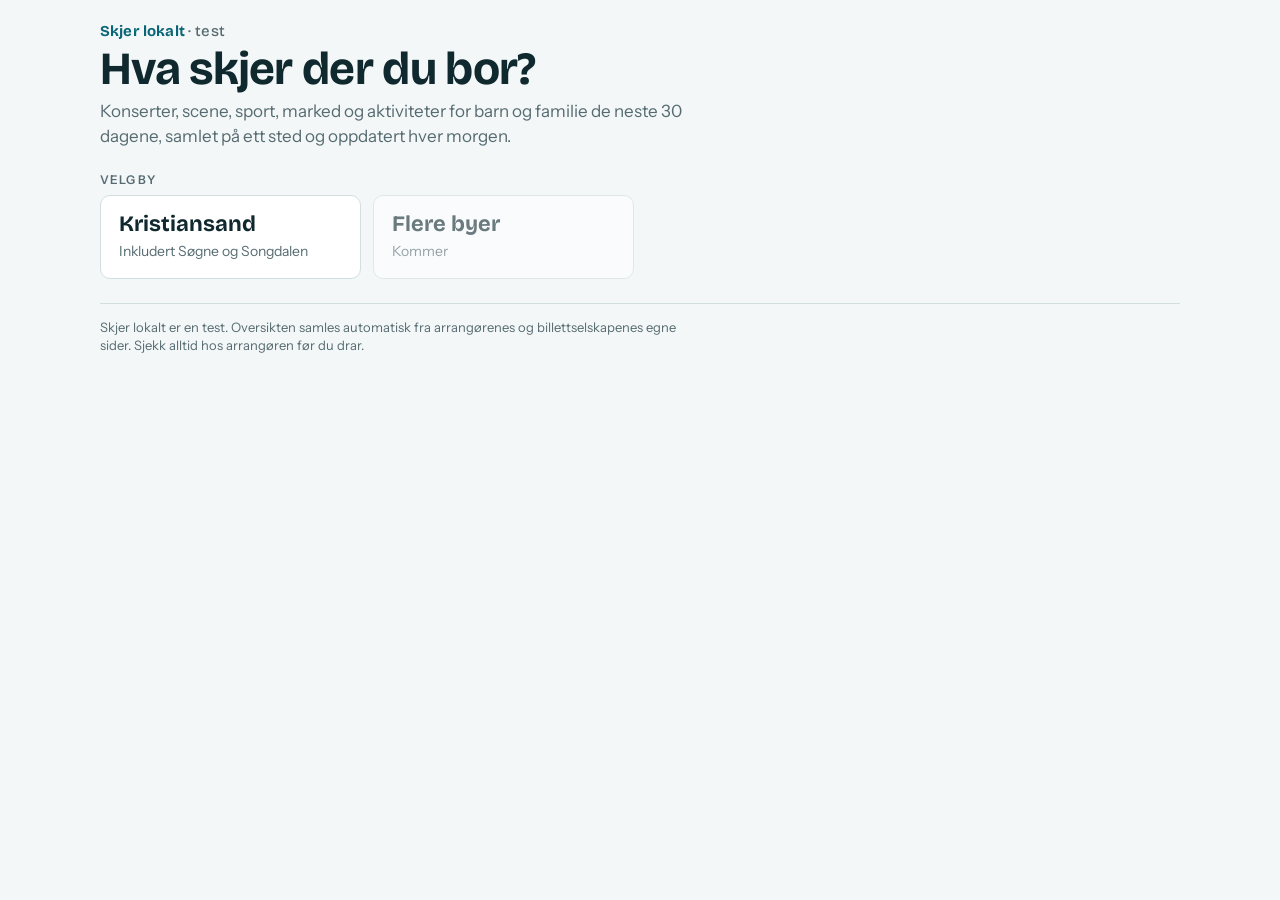
==== index.html @ 14d814be "Første versjon av Skjer lokalt med Kristiansand Co-Authored-By: Claude Opus 5.5 <noreply@anthropic.c" ====
<!doctype html>
<html lang="nb">
<head>
<meta charset="utf-8">
<meta name="viewport" content="width=device-width,initial-scale=1,viewport-fit=cover">
<meta name="robots" content="noindex,nofollow">
<title>Skjer lokalt</title>
<meta name="description" content="Hva som skjer i byen din de neste 30 dagene: konserter, scene, sport, marked og aktiviteter for barn og familie.">
<link rel="stylesheet" href="assets/style.css">
<link rel="icon" href="assets/favicon.svg" type="image/svg+xml">
</head>
<body>
<div class="wrap">
  <header>
    <a class="brand" href="./">Skjer lokalt <span>· test</span></a>
    <h1>Hva skjer der du bor?</h1>
    <p class="lede">Konserter, scene, sport, marked og aktiviteter for barn og familie de neste 30 dagene, samlet på ett sted og oppdatert hver morgen.</p>
  </header>
  <section>
    <h2 class="lbl">Velg by</h2>
    <div class="cities">
      <a class="city" href="kristiansand/"><strong>Kristiansand</strong><span>Inkludert Søgne og Songdalen</span></a>
      <div class="city soon" aria-disabled="true"><strong>Flere byer</strong><span>Kommer</span></div>
    </div>
  </section>
  <footer>
    <p>Skjer lokalt er en test. Oversikten samles automatisk fra arrangørenes og billettselskapenes egne sider. Sjekk alltid hos arrangøren før du drar.</p>
  </footer>
</div>
</body>
</html>
---- assets/style.css ----
/* Skjer lokalt – felles stil for alle byer.
   Layout: en månedskalender med ukenummer står fast til venstre og styrer programlisten til høyre.
   Skrifter ligger på egen server (ingen kall til Google), lisens: SIL OFL 1.1, se fonts/. */
@font-face{font-family:"Bricolage Grotesque";font-style:normal;font-display:swap;font-weight:200 800;
  src:url(fonts/bricolage-grotesque.woff2) format("woff2-variations"),url(fonts/bricolage-grotesque.woff2) format("woff2")}
@font-face{font-family:"Instrument Sans";font-style:normal;font-display:swap;font-weight:400;src:url(fonts/instrument-sans-400.woff2) format("woff2")}
@font-face{font-family:"Instrument Sans";font-style:normal;font-display:swap;font-weight:500;src:url(fonts/instrument-sans-500.woff2) format("woff2")}
@font-face{font-family:"Instrument Sans";font-style:normal;font-display:swap;font-weight:600;src:url(fonts/instrument-sans-600.woff2) format("woff2")}

:root{
  --bg:#f3f7f8;--panel:#ffffff;--ink:#10292f;--muted:#566b71;--line:#d3dee1;
  --sea:#0a6677;--sea-soft:#dcedf0;--on-sea:#ffffff;
  --warn:#955008;--warn-soft:#f8ead6;--sold:#96303f;
  --display:"Bricolage Grotesque","Trebuchet MS",system-ui,sans-serif;
  --body:"Instrument Sans","Segoe UI",system-ui,sans-serif;
  color-scheme:light;
}
@media (prefers-color-scheme:dark){:root{
  --bg:#0d1a1e;--panel:#14252a;--ink:#e5eff1;--muted:#9db2b8;--line:#2a3f45;
  --sea:#62c6d6;--sea-soft:#17363e;--on-sea:#06242b;
  --warn:#efb56b;--warn-soft:#3a2a14;--sold:#f0919e;color-scheme:dark}}
*{box-sizing:border-box}
[hidden]{display:none!important}
img{max-width:100%}
body{margin:0;background:var(--bg);color:var(--ink);font:400 15px/1.45 var(--body);
  padding-left:max(16px,env(safe-area-inset-left,0px));padding-right:max(16px,env(safe-area-inset-right,0px));
  padding-block:calc(24px + env(safe-area-inset-top,0px)) calc(56px + env(safe-area-inset-bottom,0px))}
a{color:var(--sea)}
.wrap{max-width:1080px;margin-inline:auto;display:grid;gap:24px}
.brand{font:700 15px/1 var(--display);letter-spacing:.01em;color:var(--sea);text-decoration:none;justify-self:start}
.brand span{color:var(--muted);font-weight:500}
header{display:grid;gap:6px}
h1{font:700 clamp(30px,5vw,46px)/1.05 var(--display);margin:0;letter-spacing:-.015em;text-wrap:balance}
.stamp{color:var(--muted);margin:0}
.stale{color:var(--warn);font-weight:600}
.cols{display:grid;grid-template-columns:292px minmax(0,1fr);gap:32px;align-items:start}
aside{display:grid;gap:20px;position:sticky;top:calc(env(safe-area-inset-top,0px) + 12px);max-height:calc(100vh - 24px);overflow:auto}
.lbl{display:block;font:600 12px/1.2 var(--body);letter-spacing:.07em;text-transform:uppercase;color:var(--muted);margin:0 0 8px}
.chips{display:flex;flex-wrap:wrap;gap:6px}
button{font:inherit;color:inherit;cursor:pointer}
.chip{background:var(--panel);border:1px solid var(--line);border-radius:999px;padding:5px 12px;font-weight:500;font-size:14px}
.chip[aria-pressed="true"]{background:var(--sea);border-color:var(--sea);color:var(--on-sea)}
:focus-visible{outline:2px solid var(--sea);outline-offset:2px}
#q{width:100%;font:inherit;color:inherit;background:var(--panel);border:1px solid var(--line);border-radius:8px;padding:8px 12px}
#extra{display:grid;gap:20px}
#more{display:none;margin-top:6px;background:none;border-color:var(--sea);color:var(--sea)}
.check{display:flex;gap:8px;align-items:center;padding-block:3px}
.check input{accent-color:var(--sea);width:16px;height:16px;margin:0}
/* Kalender */
.cal{display:grid;grid-template-columns:30px repeat(7,minmax(0,1fr));gap:2px;font-variant-numeric:tabular-nums}
.cal .hd{font-size:11px;color:var(--muted);text-align:center;font-weight:600;padding-bottom:2px}
.cal .wk{font-size:11px;color:var(--muted);align-self:center}
.day{position:relative;aspect-ratio:1;max-width:100%;border:0;border-radius:6px;background:transparent;padding:0;font-size:13px;display:grid;place-items:center}
.day[data-n="0"]{color:var(--muted)}
.day:disabled{cursor:default;opacity:.45}
.day:not(:disabled):hover{background:var(--sea-soft)}
.day .bar{position:absolute;left:18%;right:18%;bottom:3px;height:3px;border-radius:2px;background:var(--line);overflow:hidden}
.day .bar i{display:block;height:100%;background:var(--sea)}
.day.today{box-shadow:inset 0 0 0 1.5px var(--sea);font-weight:700}
.day[aria-pressed="true"]{background:var(--sea);color:var(--on-sea)}
.day[aria-pressed="true"] .bar{background:transparent}
.day[aria-pressed="true"] .bar i{background:var(--on-sea)}
.calnote{font-size:12px;color:var(--muted);margin:6px 0 0}
/* Program */
main{min-width:0;display:grid;gap:24px}
.summary{display:flex;flex-wrap:wrap;gap:8px 16px;justify-content:space-between;align-items:baseline;margin:0}
.summary strong{font:700 20px/1.2 var(--display)}
#reset{background:none;border:0;padding:0;color:var(--sea);font-weight:600;text-decoration:underline}
.dayhead{display:flex;gap:10px;align-items:baseline;border-bottom:2px solid var(--ink);padding-bottom:4px;margin:0 0 2px;font:700 19px/1.2 var(--display)}
.dayhead small{font:500 13px var(--body);color:var(--muted)}
.row{display:grid;grid-template-columns:96px minmax(0,1fr);gap:4px 14px;padding-block:12px;border-bottom:1px solid var(--line)}
.times{display:flex;flex-direction:column;align-items:flex-start;gap:2px;font-variant-numeric:tabular-nums;font-weight:600}
.times .na{font-weight:400;color:var(--muted);font-size:13px}
.t.utsolgt b{text-decoration:line-through;color:var(--muted);font-weight:500}
.t small{display:block;font-size:11px;font-weight:500;line-height:1.2}
.t.utsolgt small{color:var(--sold)} .t.få small{color:var(--warn)} .t.ved_døra small,.t.gratis small{color:var(--muted)}
.info{min-width:0;display:grid;gap:2px}
.info h3{margin:0;font:600 16.5px/1.3 var(--body)}
.info h3 a{color:inherit;text-decoration:none}
.info h3 a:hover{text-decoration:underline;color:var(--sea)}
.meta{color:var(--muted);font-size:14px;margin:0}
.tags{display:flex;flex-wrap:wrap;gap:4px 8px;font-size:12px;color:var(--muted);align-items:center;margin-top:2px}
.pill{font-weight:600;padding:1px 7px;border-radius:4px}
.pill.check-it{background:var(--warn-soft);color:var(--warn)}
.pill.free{background:var(--sea-soft);color:var(--sea)}
.pill.off{background:var(--sold);color:var(--bg)}
.srclink{color:var(--warn);font-weight:600;text-decoration:underline;text-underline-offset:2px}
.notice{background:var(--panel);border:1px solid var(--line);border-radius:10px;padding:20px;margin:0}
details{border-top:1px solid var(--line);padding-top:14px}
summary{cursor:pointer;font-weight:600}
.src{overflow-x:auto;margin-top:12px}
table{border-collapse:collapse;width:100%;font-size:14px;min-width:520px}
th,td{text-align:left;padding:7px 10px 7px 0;border-bottom:1px solid var(--line);vertical-align:top}
th{font-size:12px;color:var(--muted);font-weight:600}
td.n{font-variant-numeric:tabular-nums}
.st-ok{color:var(--sea);font-weight:600}.st-delvis{color:var(--warn);font-weight:600}.st-feilet{color:var(--sold);font-weight:600}
footer{color:var(--muted);font-size:13px;border-top:1px solid var(--line);padding-top:14px}
footer p{margin:0 0 4px;max-width:65ch}
/* Forside */
.cities{display:grid;grid-template-columns:repeat(auto-fill,minmax(220px,1fr));gap:12px}
.city{display:grid;gap:4px;background:var(--panel);border:1px solid var(--line);border-radius:10px;padding:16px 18px;text-decoration:none;color:inherit}
.city:hover{border-color:var(--sea)}
.city strong{font:700 22px/1.15 var(--display)}
.city span{color:var(--muted);font-size:14px}
.city.soon{opacity:.6;pointer-events:none}
.lede{font-size:17px;max-width:55ch;margin:0;color:var(--muted)}
@media (max-width:800px){
  .cols{grid-template-columns:minmax(0,1fr);gap:20px}
  aside{position:static;max-height:none;overflow:visible}
  .cal{max-width:340px}
  #more{display:inline-block}
  #extra{display:none}
  #extra.open{display:grid}
  .row{grid-template-columns:76px minmax(0,1fr)}
}
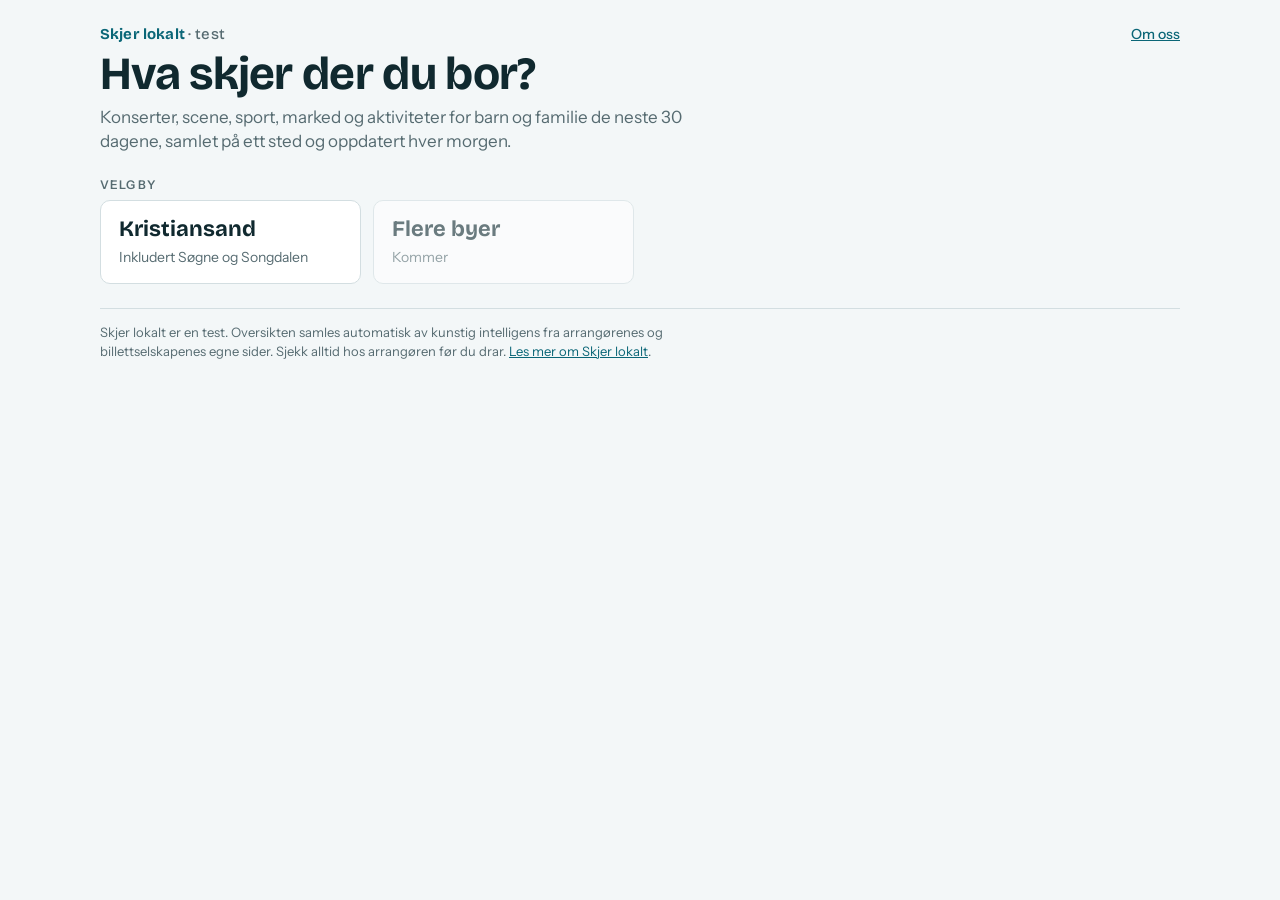
==== commit 5e9229d0: "Legg til Om oss-side og merk at innholdet lages av AI Co-Authored-By: Claude Opus 5.5 <noreply@anthr" ====
--- a/index.html
+++ b/index.html
@@ -12,7 +12,7 @@
 <body>
 <div class="wrap">
   <header>
-    <a class="brand" href="./">Skjer lokalt <span>· test</span></a>
+    <nav class="topnav"><a class="brand" href="./">Skjer lokalt <span>· test</span></a><a class="about" href="om/">Om oss</a></nav>
     <h1>Hva skjer der du bor?</h1>
     <p class="lede">Konserter, scene, sport, marked og aktiviteter for barn og familie de neste 30 dagene, samlet på ett sted og oppdatert hver morgen.</p>
   </header>
@@ -24,7 +24,7 @@
     </div>
   </section>
   <footer>
-    <p>Skjer lokalt er en test. Oversikten samles automatisk fra arrangørenes og billettselskapenes egne sider. Sjekk alltid hos arrangøren før du drar.</p>
+    <p>Skjer lokalt er en test. Oversikten samles automatisk av kunstig intelligens fra arrangørenes og billettselskapenes egne sider. Sjekk alltid hos arrangøren før du drar. <a href="om/">Les mer om Skjer lokalt</a>.</p>
   </footer>
 </div>
 </body>
--- a/assets/style.css
+++ b/assets/style.css
@@ -96,6 +96,13 @@
 .st-ok{color:var(--sea);font-weight:600}.st-delvis{color:var(--warn);font-weight:600}.st-feilet{color:var(--sold);font-weight:600}
 footer{color:var(--muted);font-size:13px;border-top:1px solid var(--line);padding-top:14px}
 footer p{margin:0 0 4px;max-width:65ch}
+/* Om-siden */
+.prose{display:grid;gap:28px;max-width:65ch}
+.prose h2{font:700 22px/1.2 var(--display);margin:0 0 8px}
+.prose p{margin:0 0 10px}
+.prose ul{margin:0 0 10px;padding-left:20px;display:grid;gap:8px}
+.topnav{display:flex;justify-content:space-between;align-items:baseline;gap:12px;flex-wrap:wrap}
+.topnav a.about{font-size:14px;font-weight:500}
 /* Forside */
 .cities{display:grid;grid-template-columns:repeat(auto-fill,minmax(220px,1fr));gap:12px}
 .city{display:grid;gap:4px;background:var(--panel);border:1px solid var(--line);border-radius:10px;padding:16px 18px;text-decoration:none;color:inherit}
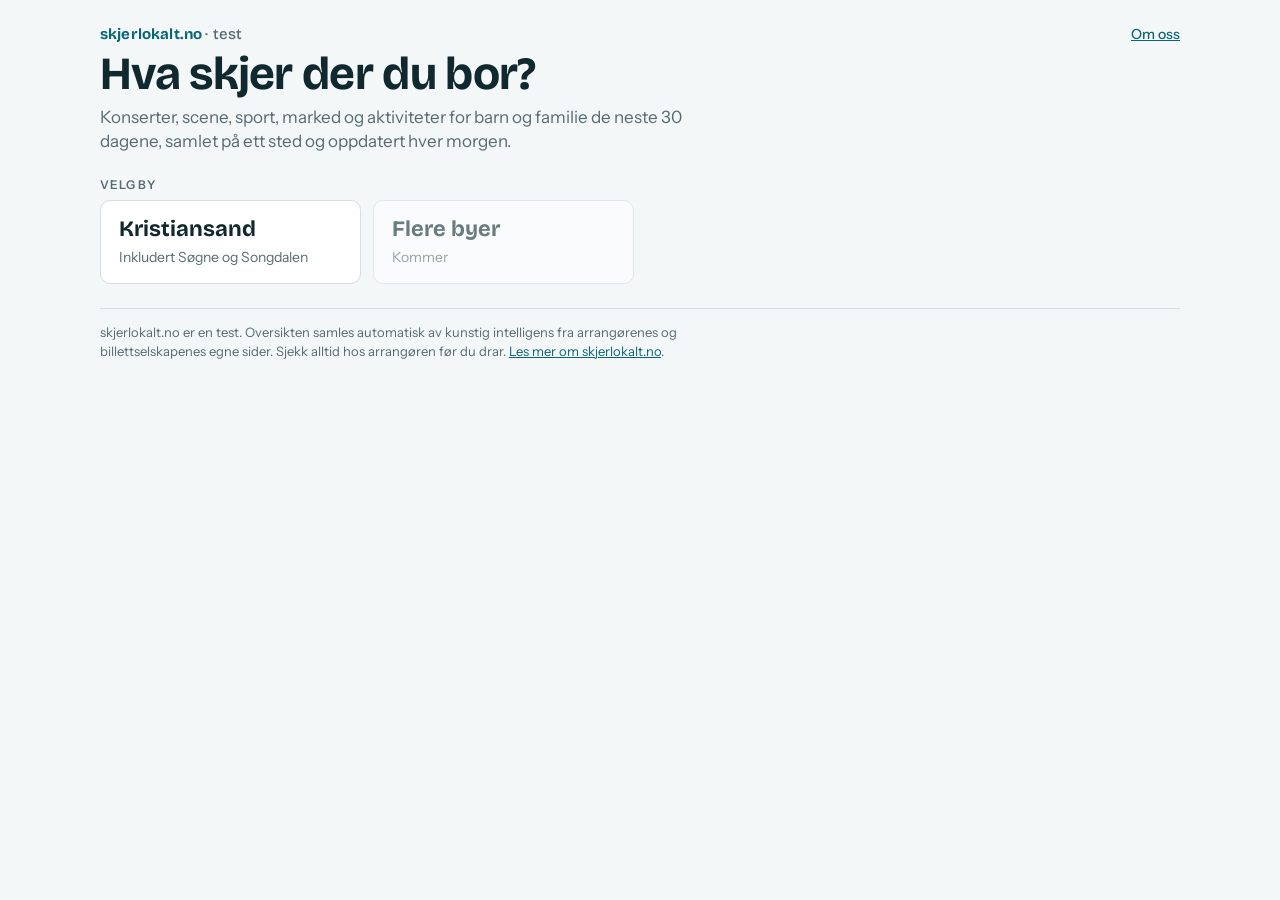
==== commit 6e63a7a6: "Bruk navnet skjerlokalt.no overalt på siden Co-Authored-By: Claude Opus 5.5 <noreply@anthropic.com> " ====
--- a/index.html
+++ b/index.html
@@ -4,7 +4,7 @@
 <meta charset="utf-8">
 <meta name="viewport" content="width=device-width,initial-scale=1,viewport-fit=cover">
 <meta name="robots" content="noindex,nofollow">
-<title>Skjer lokalt</title>
+<title>skjerlokalt.no</title>
 <meta name="description" content="Hva som skjer i byen din de neste 30 dagene: konserter, scene, sport, marked og aktiviteter for barn og familie.">
 <link rel="stylesheet" href="assets/style.css">
 <link rel="icon" href="assets/favicon.svg" type="image/svg+xml">
@@ -12,7 +12,7 @@
 <body>
 <div class="wrap">
   <header>
-    <nav class="topnav"><a class="brand" href="./">Skjer lokalt <span>· test</span></a><a class="about" href="om/">Om oss</a></nav>
+    <nav class="topnav"><a class="brand" href="./">skjerlokalt.no <span>· test</span></a><a class="about" href="om/">Om oss</a></nav>
     <h1>Hva skjer der du bor?</h1>
     <p class="lede">Konserter, scene, sport, marked og aktiviteter for barn og familie de neste 30 dagene, samlet på ett sted og oppdatert hver morgen.</p>
   </header>
@@ -24,7 +24,7 @@
     </div>
   </section>
   <footer>
-    <p>Skjer lokalt er en test. Oversikten samles automatisk av kunstig intelligens fra arrangørenes og billettselskapenes egne sider. Sjekk alltid hos arrangøren før du drar. <a href="om/">Les mer om Skjer lokalt</a>.</p>
+    <p>skjerlokalt.no er en test. Oversikten samles automatisk av kunstig intelligens fra arrangørenes og billettselskapenes egne sider. Sjekk alltid hos arrangøren før du drar. <a href="om/">Les mer om skjerlokalt.no</a>.</p>
   </footer>
 </div>
 </body>
--- a/assets/style.css
+++ b/assets/style.css
@@ -1,4 +1,4 @@
-/* Skjer lokalt – felles stil for alle byer.
+/* skjerlokalt.no – felles stil for alle byer.
    Layout: en månedskalender med ukenummer står fast til venstre og styrer programlisten til høyre.
    Skrifter ligger på egen server (ingen kall til Google), lisens: SIL OFL 1.1, se fonts/. */
 @font-face{font-family:"Bricolage Grotesque";font-style:normal;font-display:swap;font-weight:200 800;
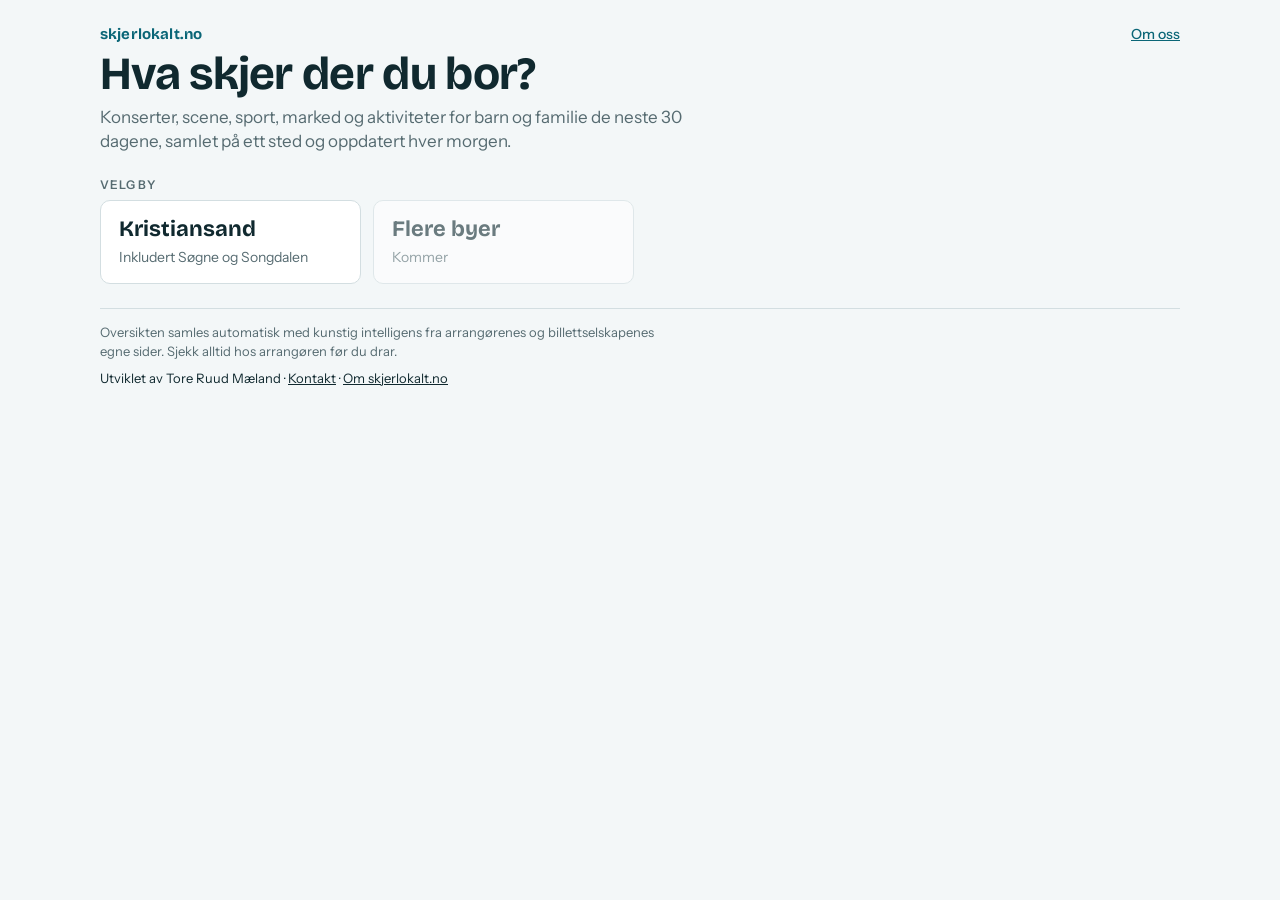
==== commit d68d2e5c: "Fjern test-merking, legg til utvikler og kontaktlenke Co-Authored-By: Claude Opus 5.5 <noreply@anthr" ====
--- a/index.html
+++ b/index.html
@@ -12,7 +12,7 @@
 <body>
 <div class="wrap">
   <header>
-    <nav class="topnav"><a class="brand" href="./">skjerlokalt.no <span>· test</span></a><a class="about" href="om/">Om oss</a></nav>
+    <nav class="topnav"><a class="brand" href="./">skjerlokalt.no</a><a class="about" href="om/">Om oss</a></nav>
     <h1>Hva skjer der du bor?</h1>
     <p class="lede">Konserter, scene, sport, marked og aktiviteter for barn og familie de neste 30 dagene, samlet på ett sted og oppdatert hver morgen.</p>
   </header>
@@ -24,7 +24,8 @@
     </div>
   </section>
   <footer>
-    <p>skjerlokalt.no er en test. Oversikten samles automatisk av kunstig intelligens fra arrangørenes og billettselskapenes egne sider. Sjekk alltid hos arrangøren før du drar. <a href="om/">Les mer om skjerlokalt.no</a>.</p>
+    <p>Oversikten samles automatisk med kunstig intelligens fra arrangørenes og billettselskapenes egne sider. Sjekk alltid hos arrangøren før du drar.</p>
+    <p class="credit">Utviklet av Tore Ruud Mæland · <a href="mailto:startfase@gmail.com?subject=skjerlokalt.no">Kontakt</a> · <a href="om/">Om skjerlokalt.no</a></p>
   </footer>
 </div>
 </body>
--- a/assets/style.css
+++ b/assets/style.css
@@ -96,6 +96,55 @@
 .st-ok{color:var(--sea);font-weight:600}.st-delvis{color:var(--warn);font-weight:600}.st-feilet{color:var(--sold);font-weight:600}
 footer{color:var(--muted);font-size:13px;border-top:1px solid var(--line);padding-top:14px}
 footer p{margin:0 0 4px;max-width:65ch}
+footer .credit{margin-top:8px;color:var(--ink,inherit)}
+footer .credit a{color:inherit}
+/* Liste / Kart */
+.viewbar{display:flex;flex-wrap:wrap;gap:10px 16px;justify-content:space-between;align-items:center}
+.viewbar .summary{flex:1 1 auto}
+.tabs{display:inline-flex;background:var(--panel);border:1px solid var(--line);border-radius:999px;padding:3px}
+.tabs button{border:0;background:none;padding:5px 16px;border-radius:999px;font-weight:600;font-size:14px;color:var(--muted)}
+.tabs button[aria-selected="true"]{background:var(--sea);color:var(--on-sea)}
+#map{height:min(70vh,620px);min-height:360px;border-radius:10px;border:1px solid var(--line);background:var(--panel)}
+@media (prefers-color-scheme:dark){#map .leaflet-tile-pane{filter:brightness(.72) contrast(1.05) saturate(.85)}}
+.pin{display:grid;place-items:center}
+.mapbtn{background:var(--panel);color:var(--ink);border:1px solid var(--line);border-radius:6px;padding:6px 10px;font-weight:600;font-size:13px;box-shadow:0 1px 4px rgba(0,0,0,.2)}
+.pin span{display:grid;place-items:center;width:28px;height:28px;border-radius:50%;background:var(--sea);color:var(--on-sea);
+  font:700 13px/1 var(--body);border:2px solid var(--panel);box-shadow:0 1px 4px rgba(0,0,0,.35)}
+.leaflet-popup-content-wrapper,.leaflet-popup-tip{background:var(--panel);color:var(--ink)}
+.leaflet-container{font:inherit}
+.leaflet-container a{color:var(--sea)}
+.pin.cluster span{width:38px;height:38px;font-size:14px;background:var(--ink);color:var(--bg);box-shadow:0 0 0 5px color-mix(in srgb,var(--sea) 35%,transparent),0 1px 4px rgba(0,0,0,.35)}
+.leaflet-popup-content{margin:14px 16px}
+.pop{display:grid;gap:8px}
+.pop .pname{font:700 17px/1.2 var(--display)}
+.pop p{margin:0}
+.pcount{font-size:12px;color:var(--muted)}
+.pnext{background:var(--sea-soft);border-radius:8px;padding:8px 10px;font-size:13.5px;font-weight:600}
+.pnext a{color:var(--ink)}
+.plbl{display:block;font-size:11px;font-weight:600;letter-spacing:.06em;text-transform:uppercase;color:var(--sea)}
+.pop ul{list-style:none;margin:0;padding:0;display:grid;gap:6px;font-size:13px}
+.pop .pd{display:block;color:var(--muted);font-size:12px;font-weight:500;font-variant-numeric:tabular-nums}
+.pmore{font-size:12px;color:var(--muted)}
+.pbtns{display:flex;gap:8px;flex-wrap:wrap;margin-top:2px}
+.pbtn{font:600 13px/1 var(--body);border-radius:999px;padding:8px 12px;border:1px solid var(--sea);background:var(--sea);color:var(--on-sea)!important;text-decoration:none;cursor:pointer}
+.pbtn.ghost{background:none;color:var(--sea)!important}
+.placechip{background:var(--sea-soft);border-color:var(--sea);color:var(--sea);font-weight:600}
+/* Møteplasser for ungdom */
+.places{display:grid;gap:16px;max-width:760px}
+.place{background:var(--panel);border:1px solid var(--line);border-radius:12px;padding:18px 20px;display:grid;gap:10px}
+.place p{margin:0;max-width:65ch}
+.place-head{display:flex;flex-wrap:wrap;gap:6px 12px;align-items:baseline;justify-content:space-between}
+.place h2{font:700 21px/1.2 var(--display);margin:0}
+.tag{font-size:12px;font-weight:600;color:var(--sea);background:var(--sea-soft);border-radius:999px;padding:2px 10px;white-space:nowrap}
+.ages{display:flex;flex-wrap:wrap;gap:8px;margin:0}
+.ages div{border:1px solid var(--line);border-radius:8px;padding:6px 10px}
+.ages dt{font-weight:600;font-size:14px}.ages dd{margin:0;color:var(--muted);font-size:13px}
+.sub{font-weight:600}
+.areas{list-style:none;margin:0;padding:0;display:flex;flex-wrap:wrap;gap:6px}
+.areas li{font-size:13.5px;border-radius:999px;background:var(--bg);border:1px solid var(--line);padding:3px 10px}
+.place .note{font-size:13px;color:var(--muted)}
+.go{font-weight:600}
+.topnav .links{display:flex;gap:14px;flex-wrap:wrap}
 /* Om-siden */
 .prose{display:grid;gap:28px;max-width:65ch}
 .prose h2{font:700 22px/1.2 var(--display);margin:0 0 8px}
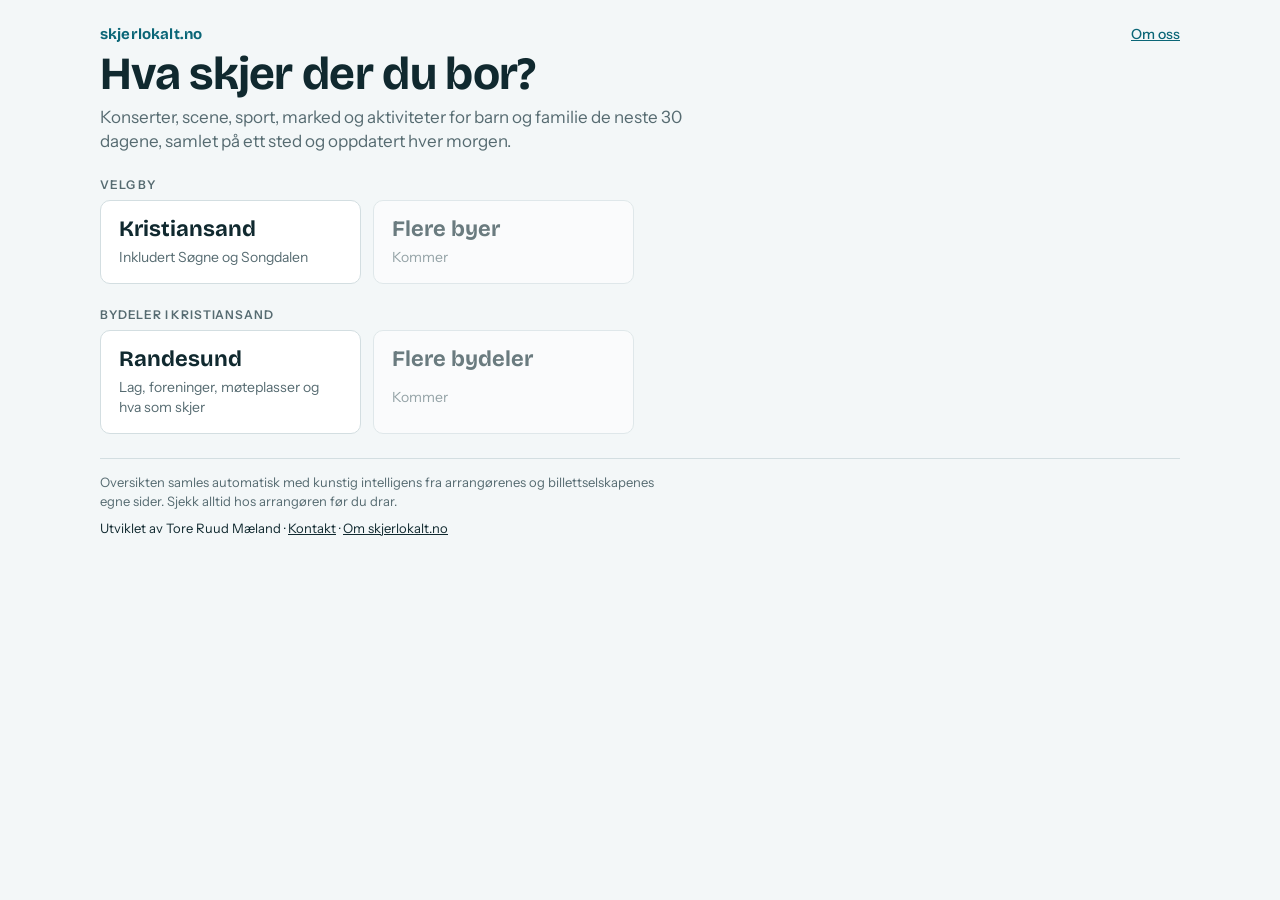
==== commit 5c829484: "Bydelsside for Randesund: katalog, arrangementer i bydelen og innmelding Co-Authored-By: Claude Opus" ====
--- a/index.html
+++ b/index.html
@@ -23,6 +23,13 @@
       <div class="city soon" aria-disabled="true"><strong>Flere byer</strong><span>Kommer</span></div>
     </div>
   </section>
+  <section>
+    <h2 class="lbl">Bydeler i Kristiansand</h2>
+    <div class="cities">
+      <a class="city" href="kristiansand/randesund/"><strong>Randesund</strong><span>Lag, foreninger, møteplasser og hva som skjer</span></a>
+      <div class="city soon" aria-disabled="true"><strong>Flere bydeler</strong><span>Kommer</span></div>
+    </div>
+  </section>
   <footer>
     <p>Oversikten samles automatisk med kunstig intelligens fra arrangørenes og billettselskapenes egne sider. Sjekk alltid hos arrangøren før du drar.</p>
     <p class="credit">Utviklet av Tore Ruud Mæland · <a href="mailto:startfase@gmail.com?subject=skjerlokalt.no">Kontakt</a> · <a href="om/">Om skjerlokalt.no</a></p>
--- a/assets/style.css
+++ b/assets/style.css
@@ -144,6 +144,10 @@
 .areas li{font-size:13.5px;border-radius:999px;background:var(--bg);border:1px solid var(--line);padding:3px 10px}
 .place .note{font-size:13px;color:var(--muted)}
 .go{font-weight:600}
+.group{font:700 15px/1.2 var(--body,inherit);text-transform:uppercase;letter-spacing:.06em;color:var(--muted);margin:22px 0 -4px}
+.group:first-child{margin-top:0}
+.times{margin:0;padding:0;list-style:none;display:grid;gap:4px;font-size:14px}
+.times li{display:flex;gap:10px}.times b{min-width:9.5em;font-weight:600}
 .topnav .links{display:flex;gap:14px;flex-wrap:wrap}
 /* Om-siden */
 .prose{display:grid;gap:28px;max-width:65ch}
@@ -169,3 +173,48 @@
   #extra.open{display:grid}
   .row{grid-template-columns:76px minmax(0,1fr)}
 }
+/* Legg i kalender */
+.addcal{position:relative;display:inline-block}
+.addcal summary{list-style:none;cursor:pointer;color:var(--sea);font-weight:600;text-decoration:underline;text-underline-offset:2px}
+.addcal summary::-webkit-details-marker{display:none}
+.addcal summary::before{content:"+ "}
+.calmenu{position:absolute;z-index:20;left:0;top:calc(100% + 6px);min-width:230px;display:grid;gap:2px;padding:6px;background:var(--panel);border:1px solid var(--line);border-radius:10px;box-shadow:0 6px 22px rgba(0,0,0,.16)}
+.calmenu a,.calmenu button{display:block;text-align:left;font:500 14px/1.3 var(--body);color:var(--ink);text-decoration:none;background:none;border:0;border-radius:6px;padding:9px 10px;cursor:pointer}
+.calmenu a:hover,.calmenu button:hover{background:var(--sea-soft)}
+.calmenu small{padding:4px 10px 2px;color:var(--muted);font-size:12px}
+/* Bydelsside: katalog, arrangementer i bydelen og innmelding */
+.crumb{margin:0;font-size:13px;color:var(--muted)}.crumb a{color:var(--muted)}
+.btn{display:inline-block;font:600 14px/1 var(--body);border-radius:8px;padding:11px 16px;border:1px solid var(--sea);background:var(--sea);color:var(--on-sea);text-decoration:none;cursor:pointer}
+.sect{font:700 22px/1.2 var(--display);margin:0 0 12px}
+.evlist{list-style:none;margin:0 0 8px;padding:0;display:grid;gap:0;max-width:760px}
+.evlist li{display:grid;grid-template-columns:150px minmax(0,1fr);gap:2px 14px;padding:10px 0;border-bottom:1px solid var(--line)}
+.evday{font-weight:600;font-variant-numeric:tabular-nums;grid-row:span 2}
+.evname a{color:inherit;font-weight:600;text-decoration:none}.evname a:hover{color:var(--sea);text-decoration:underline}
+.evplace{color:var(--muted);font-size:13.5px}
+@media (max-width:560px){.evlist li{grid-template-columns:1fr}.evday{grid-row:auto;font-size:13px;color:var(--sea)}}
+.kfilters{display:grid;gap:10px;margin-bottom:14px}
+#kq{width:100%;max-width:480px;font:inherit;color:inherit;background:var(--panel);border:1px solid var(--line);border-radius:8px;padding:9px 12px}
+.chip .n{color:var(--muted);font-size:12px;margin-left:2px}.chip[aria-pressed="true"] .n{color:inherit;opacity:.8}
+.count{margin:0;font-size:13px;color:var(--muted)}
+.kgrid{display:grid;grid-template-columns:repeat(auto-fill,minmax(250px,1fr));gap:12px;margin-bottom:10px}
+.kcard{background:var(--panel);border:1px solid var(--line);border-radius:10px;padding:14px 16px;display:flex;flex-direction:column;gap:6px;min-width:0}
+.kcard h3{font:700 17px/1.25 var(--display);margin:0}
+.kcard p{margin:0;color:var(--muted);font-size:14px}
+.kmeta{display:flex;gap:8px;flex-wrap:wrap;align-items:center}
+.karea{font-size:12.5px;color:var(--muted)}
+.klinks{margin-top:auto;padding-top:6px;display:flex;gap:14px;flex-wrap:wrap;font-size:14px}
+.klinks a{font-weight:600;text-decoration:none}.klinks a:hover{text-decoration:underline}
+.missing{font-size:13px;color:var(--muted)}
+.missing button{background:none;border:0;padding:0;color:var(--warn);font-weight:600;text-decoration:underline;font-size:13px}
+.meld{max-width:680px}.meld>p{margin:0 0 12px;max-width:65ch}
+#kf{background:var(--panel);border:1px solid var(--line);border-radius:12px;padding:18px;display:grid;gap:14px}
+#kf label{display:grid;gap:5px;font-weight:600;font-size:14px}
+#kf .hint{font-weight:400;color:var(--muted);font-size:12.5px}
+#kf input[type=text],#kf input[type=url],#kf input[type=email],#kf select,#kf textarea{font:inherit;font-weight:400;color:inherit;background:var(--bg);border:1px solid var(--line);border-radius:8px;padding:9px 12px;width:100%}
+#kf .check{display:flex;gap:8px;align-items:flex-start;font-weight:400}
+#kf .two{display:grid;grid-template-columns:1fr 1fr;gap:14px}
+@media (max-width:560px){#kf .two{grid-template-columns:1fr}}
+.err{margin:0;color:var(--sold);font-weight:600;font-size:14px;min-height:0}
+.okbox{background:var(--sea-soft);border-radius:10px;padding:14px 16px;margin-top:12px}
+.okbox p{margin:0 0 8px}.okbox pre{white-space:pre-wrap;font-size:13px;background:var(--panel);border:1px solid var(--line);border-radius:8px;padding:10px;margin:0}
+.bydeler{display:grid;grid-template-columns:repeat(auto-fill,minmax(220px,1fr));gap:12px}
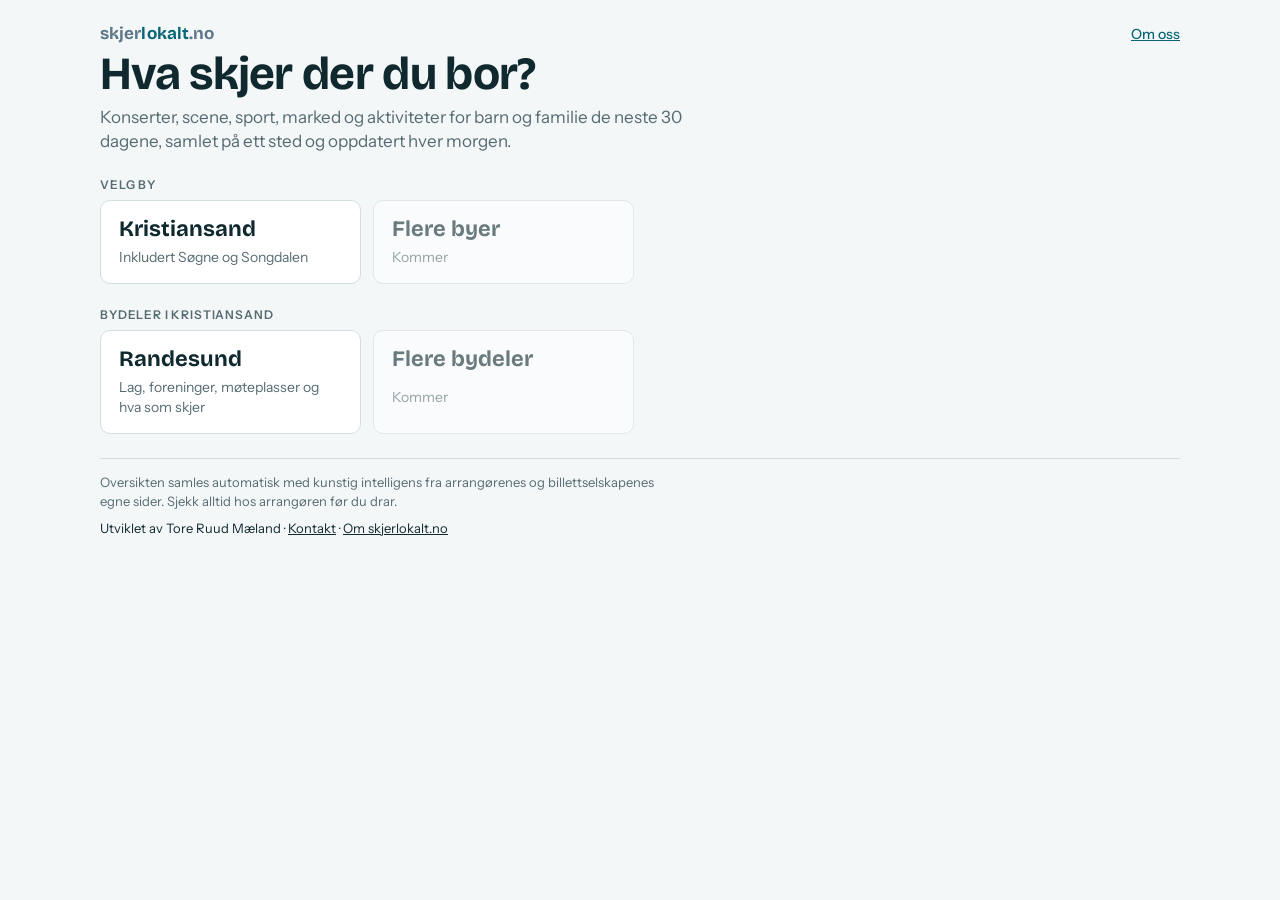
==== commit 2505eeb7: "Ny logo med «lokalt» uthevet, velforeninger og fritidsklubb i Randesund-katalogen Co-Authored-By: Cl" ====
--- a/index.html
+++ b/index.html
@@ -12,7 +12,7 @@
 <body>
 <div class="wrap">
   <header>
-    <nav class="topnav"><a class="brand" href="./">skjerlokalt.no</a><a class="about" href="om/">Om oss</a></nav>
+    <nav class="topnav"><a class="brand" href="./" aria-label="skjerlokalt.no – til forsiden">skjer<b>lokalt</b>.no</a><a class="about" href="om/">Om oss</a></nav>
     <h1>Hva skjer der du bor?</h1>
     <p class="lede">Konserter, scene, sport, marked og aktiviteter for barn og familie de neste 30 dagene, samlet på ett sted og oppdatert hver morgen.</p>
   </header>
--- a/assets/style.css
+++ b/assets/style.css
@@ -9,7 +9,7 @@
 
 :root{
   --bg:#f3f7f8;--panel:#ffffff;--ink:#10292f;--muted:#566b71;--line:#d3dee1;
-  --sea:#0a6677;--sea-soft:#dcedf0;--on-sea:#ffffff;
+  --sea:#0a6677;--sea-soft:#dcedf0;--on-sea:#ffffff;--brand-grey:#5f7789;
   --warn:#955008;--warn-soft:#f8ead6;--sold:#96303f;
   --display:"Bricolage Grotesque","Trebuchet MS",system-ui,sans-serif;
   --body:"Instrument Sans","Segoe UI",system-ui,sans-serif;
@@ -17,7 +17,7 @@
 }
 @media (prefers-color-scheme:dark){:root{
   --bg:#0d1a1e;--panel:#14252a;--ink:#e5eff1;--muted:#9db2b8;--line:#2a3f45;
-  --sea:#62c6d6;--sea-soft:#17363e;--on-sea:#06242b;
+  --sea:#62c6d6;--sea-soft:#17363e;--on-sea:#06242b;--brand-grey:#93a8b8;
   --warn:#efb56b;--warn-soft:#3a2a14;--sold:#f0919e;color-scheme:dark}}
 *{box-sizing:border-box}
 [hidden]{display:none!important}
@@ -27,8 +27,8 @@
   padding-block:calc(24px + env(safe-area-inset-top,0px)) calc(56px + env(safe-area-inset-bottom,0px))}
 a{color:var(--sea)}
 .wrap{max-width:1080px;margin-inline:auto;display:grid;gap:24px}
-.brand{font:700 15px/1 var(--display);letter-spacing:.01em;color:var(--sea);text-decoration:none;justify-self:start}
-.brand span{color:var(--muted);font-weight:500}
+.brand{font:700 17px/1 var(--display);letter-spacing:.005em;color:var(--brand-grey);text-decoration:none;justify-self:start}
+.brand b{color:var(--sea);font-weight:inherit}
 header{display:grid;gap:6px}
 h1{font:700 clamp(30px,5vw,46px)/1.05 var(--display);margin:0;letter-spacing:-.015em;text-wrap:balance}
 .stamp{color:var(--muted);margin:0}
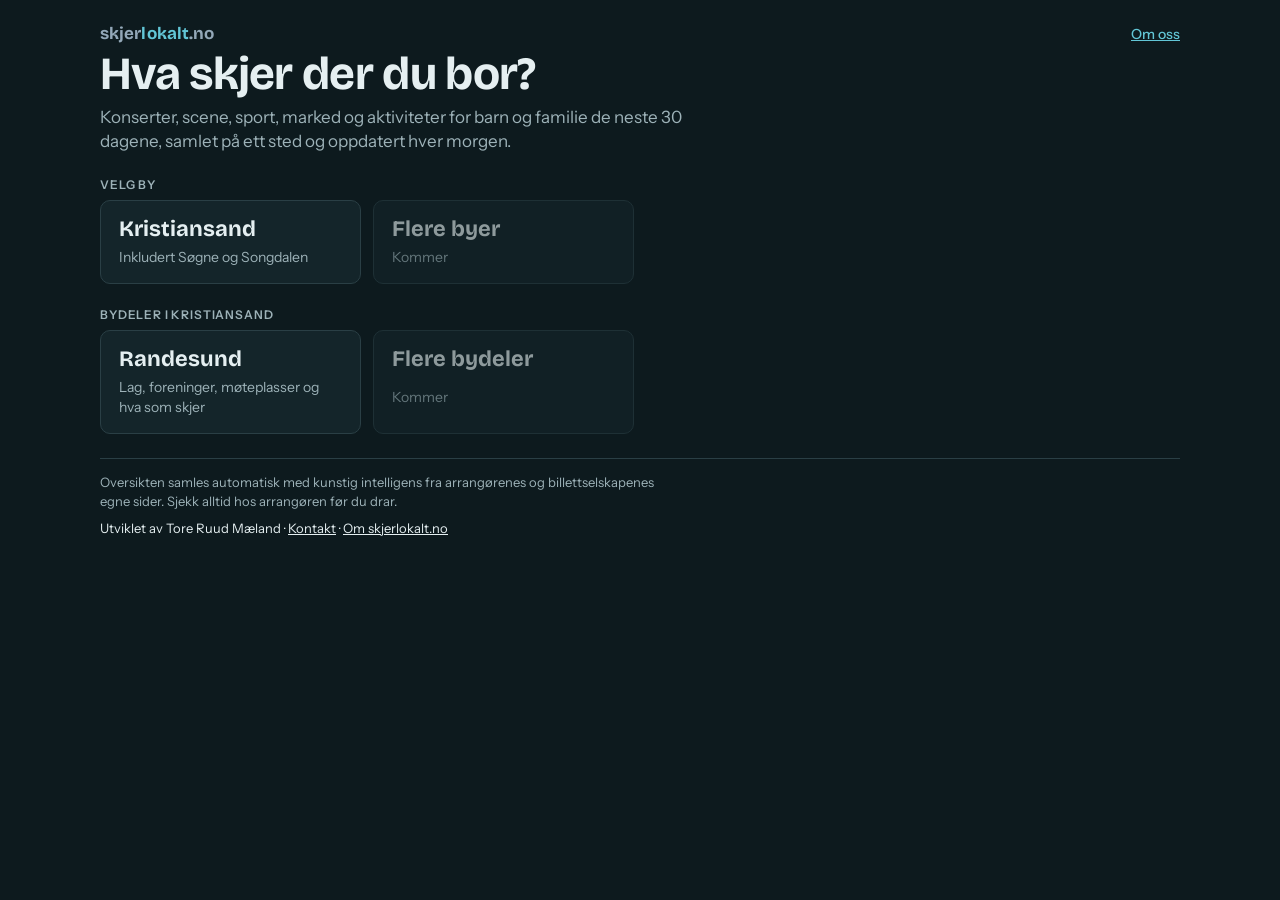
==== commit 9892d802: "Mørk side for alle, og ny visning med kategorifarger, datolapp og «Ikke gå glipp av» tatt i bruk Co-" ====
--- a/index.html
+++ b/index.html
@@ -2,6 +2,7 @@
 <html lang="nb">
 <head>
 <meta charset="utf-8">
+<meta name="theme-color" content="#0d1a1e">
 <meta name="viewport" content="width=device-width,initial-scale=1,viewport-fit=cover">
 <meta name="robots" content="noindex,nofollow">
 <title>skjerlokalt.no</title>
--- a/assets/style.css
+++ b/assets/style.css
@@ -7,18 +7,14 @@
 @font-face{font-family:"Instrument Sans";font-style:normal;font-display:swap;font-weight:500;src:url(fonts/instrument-sans-500.woff2) format("woff2")}
 @font-face{font-family:"Instrument Sans";font-style:normal;font-display:swap;font-weight:600;src:url(fonts/instrument-sans-600.woff2) format("woff2")}
 
+/* Siden er alltid mørk (valgt november 2026). */
 :root{
-  --bg:#f3f7f8;--panel:#ffffff;--ink:#10292f;--muted:#566b71;--line:#d3dee1;
-  --sea:#0a6677;--sea-soft:#dcedf0;--on-sea:#ffffff;--brand-grey:#5f7789;
-  --warn:#955008;--warn-soft:#f8ead6;--sold:#96303f;
+  --bg:#0d1a1e;--panel:#14252a;--ink:#e5eff1;--muted:#9db2b8;--line:#2a3f45;
+  --sea:#62c6d6;--sea-soft:#17363e;--on-sea:#06242b;--brand-grey:#93a8b8;
+  --warn:#efb56b;--warn-soft:#3a2a14;--sold:#f0919e;color-scheme:dark;
   --display:"Bricolage Grotesque","Trebuchet MS",system-ui,sans-serif;
   --body:"Instrument Sans","Segoe UI",system-ui,sans-serif;
-  color-scheme:light;
 }
-@media (prefers-color-scheme:dark){:root{
-  --bg:#0d1a1e;--panel:#14252a;--ink:#e5eff1;--muted:#9db2b8;--line:#2a3f45;
-  --sea:#62c6d6;--sea-soft:#17363e;--on-sea:#06242b;--brand-grey:#93a8b8;
-  --warn:#efb56b;--warn-soft:#3a2a14;--sold:#f0919e;color-scheme:dark}}
 *{box-sizing:border-box}
 [hidden]{display:none!important}
 img{max-width:100%}
@@ -105,7 +101,7 @@
 .tabs button{border:0;background:none;padding:5px 16px;border-radius:999px;font-weight:600;font-size:14px;color:var(--muted)}
 .tabs button[aria-selected="true"]{background:var(--sea);color:var(--on-sea)}
 #map{height:min(70vh,620px);min-height:360px;border-radius:10px;border:1px solid var(--line);background:var(--panel)}
-@media (prefers-color-scheme:dark){#map .leaflet-tile-pane{filter:brightness(.72) contrast(1.05) saturate(.85)}}
+#map .leaflet-tile-pane{filter:brightness(.72) contrast(1.05) saturate(.85)}
 .pin{display:grid;place-items:center}
 .mapbtn{background:var(--panel);color:var(--ink);border:1px solid var(--line);border-radius:6px;padding:6px 10px;font-weight:600;font-size:13px;box-shadow:0 1px 4px rgba(0,0,0,.2)}
 .pin span{display:grid;place-items:center;width:28px;height:28px;border-radius:50%;background:var(--sea);color:var(--on-sea);
@@ -218,3 +214,27 @@
 .okbox{background:var(--sea-soft);border-radius:10px;padding:14px 16px;margin-top:12px}
 .okbox p{margin:0 0 8px}.okbox pre{white-space:pre-wrap;font-size:13px;background:var(--panel);border:1px solid var(--line);border-radius:8px;padding:10px;margin:0}
 .bydeler{display:grid;grid-template-columns:repeat(auto-fill,minmax(220px,1fr));gap:12px}
+/* Ny visning (test): kategorifarger, ikoner, datolapp og «Ikke gå glipp av» */
+[data-cat]{--c:#6b7c82}
+[data-cat=musikk]{--c:#6d4bc1}[data-cat=scene]{--c:#b13e62}[data-cat=humor]{--c:#c96d14}[data-cat=foredrag]{--c:#2d6db0}
+[data-cat=kunst]{--c:#a03c98}[data-cat=film]{--c:#4f5b6e}[data-cat=familie]{--c:#b88400}[data-cat=ungdom]{--c:#d24a12}
+[data-cat=moteplass]{--c:#0d8577}[data-cat=tur]{--c:#2e8540}[data-cat=jul]{--c:#bf3030}[data-cat=marked]{--c:#8a6a2c}
+[data-cat=mat]{--c:#b4532a}[data-cat=sport]{--c:#1b7dbd}[data-cat=spill]{--c:#5a55d4}[data-cat=kirke]{--c:#6a5a90}
+[data-cat]{--c2:color-mix(in srgb,var(--c) 62%,#fff)}
+body[data-visning=ny] .row{position:relative;padding-left:14px}
+body[data-visning=ny] .row::before{content:"";position:absolute;left:0;top:12px;bottom:12px;width:4px;border-radius:4px;background:var(--c2,var(--c))}
+.cic{width:15px;height:15px;fill:none;stroke:currentColor;stroke-width:2;stroke-linecap:round;stroke-linejoin:round;flex:none}
+.ctag{display:inline-flex;align-items:center;gap:5px;font-size:12px;font-weight:600;color:var(--c2,var(--c));letter-spacing:.01em}
+.dayhead.tile{align-items:center;gap:12px;border-bottom:0;padding:14px 0 6px}
+.dayhead.tile .dt{display:grid;place-items:center;width:52px;height:56px;border-radius:10px;background:var(--panel);border:1px solid var(--line);line-height:1;flex:none;box-shadow:0 1px 0 var(--line)}
+.dayhead.tile .dt small{font:600 10.5px/1 var(--body);text-transform:uppercase;letter-spacing:.06em;color:var(--muted);margin:0}
+.dayhead.tile .dt b{font:700 22px/1 var(--display);color:var(--ink)}
+.dayhead.tile>span:last-child{display:flex;gap:10px;align-items:baseline;flex-wrap:wrap}
+#picks{display:grid;gap:8px;min-width:0}
+.picks{display:grid;grid-auto-flow:column;grid-auto-columns:minmax(210px,240px);gap:10px;overflow-x:auto;scroll-snap-type:x mandatory;padding-bottom:6px;scrollbar-width:thin}
+.pick{scroll-snap-align:start;display:flex;flex-direction:column;gap:4px;background:var(--panel);border:1px solid var(--line);border-radius:12px;padding:0 14px 14px;text-decoration:none;color:inherit;overflow:hidden;min-height:150px}
+.pick:hover{border-color:var(--c2,var(--c))}
+.pband{display:flex;align-items:center;gap:6px;margin:0 -14px 6px;padding:8px 14px;background:color-mix(in srgb,var(--c) 14%,var(--panel));color:var(--c2,var(--c));font-size:12px;font-weight:600}
+.pwhy{font-size:11.5px;font-weight:700;text-transform:uppercase;letter-spacing:.05em;color:var(--warn)}
+.pick strong{font:700 16px/1.25 var(--display)}
+.pmeta{font-size:13px;color:var(--muted)}
